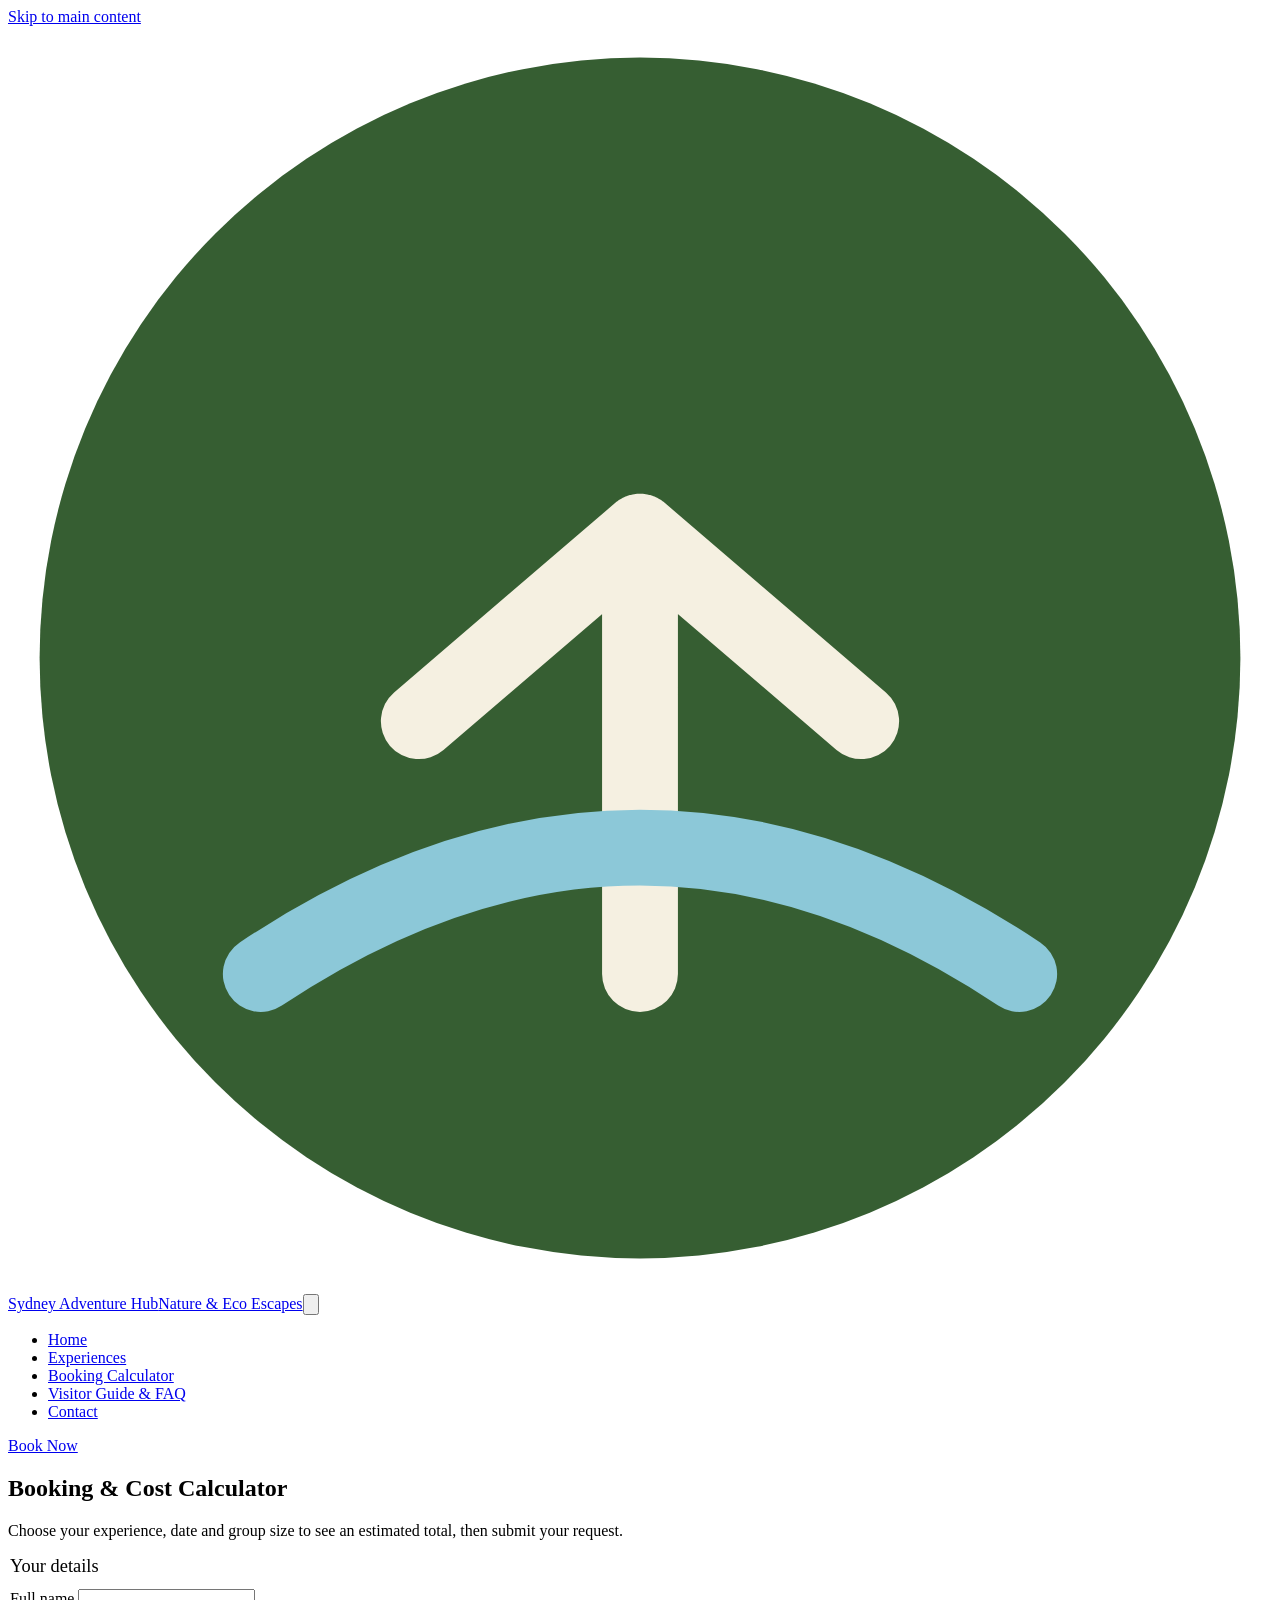
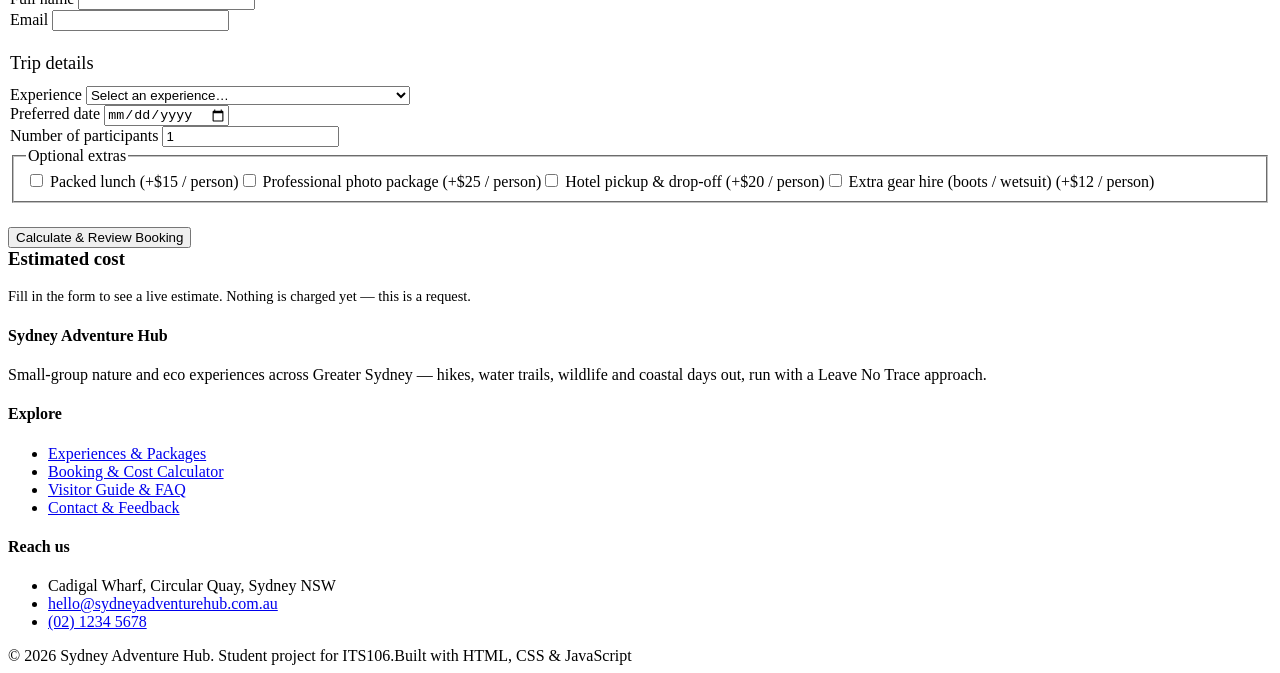
==== booking.html @ d23381c6 "Sydney Adventure Hub - Website" ====
<!DOCTYPE html>
<html lang="en">
<head>
<meta charset="UTF-8">
<meta name="viewport" content="width=device-width, initial-scale=1.0">
<title>Booking &amp; Cost Calculator | Sydney Adventure Hub</title>
<link rel="preconnect" href="https://fonts.googleapis.com">
<link href="https://fonts.googleapis.com/css2?family=Fraunces:wght@400;500;600&family=Work+Sans:wght@400;500;600;700&display=swap" rel="stylesheet">
<link rel="stylesheet" href="css/style.css">
</head>
<body>
<a class="visually-hidden" href="#main">Skip to main content</a>
<header class="site-header" id="site-header"></header>

<main id="main">
  <section class="page-banner">
    <div class="container">
      <h1>Booking &amp; Cost Calculator</h1>
      <p>Choose your experience, date and group size to see an estimated total, then submit your request.</p>
    </div>
  </section>

  <section class="section">
    <div class="container two-col">
      <div class="panel">
        <form id="bookingForm" novalidate>
          <fieldset style="border:none;padding:0;margin-bottom:22px;">
            <legend style="padding:0;font-family:var(--font-display);font-size:1.15rem;">Your details</legend>
            <div class="form-grid" style="margin-top:12px;">
              <div class="field" id="field-customerName">
                <label for="customerName">Full name</label>
                <input type="text" id="customerName" name="customerName" autocomplete="name">
                <span class="error-text" id="error-customerName"></span>
              </div>
              <div class="field" id="field-customerEmail">
                <label for="customerEmail">Email</label>
                <input type="email" id="customerEmail" name="customerEmail" autocomplete="email">
                <span class="error-text" id="error-customerEmail"></span>
              </div>
            </div>
          </fieldset>

          <fieldset style="border:none;padding:0;">
            <legend style="padding:0;font-family:var(--font-display);font-size:1.15rem;">Trip details</legend>
            <div class="form-grid" style="margin-top:12px;">
              <div class="field field--full" id="field-experience">
                <label for="experienceSelect">Experience</label>
                <select id="experienceSelect" name="experience"></select>
                <span class="error-text" id="error-experience"></span>
              </div>
              <div class="field" id="field-tripDate">
                <label for="tripDate">Preferred date</label>
                <input type="date" id="tripDate" name="tripDate">
                <span class="error-text" id="error-tripDate"></span>
              </div>
              <div class="field" id="field-participants">
                <label for="participants">Number of participants</label>
                <input type="number" id="participants" name="participants" min="1" value="1">
                <span class="error-text" id="error-participants"></span>
              </div>
              <div class="field field--full">
                <fieldset>
                  <legend>Optional extras</legend>
                  <div id="extrasList"></div>
                </fieldset>
              </div>
            </div>
          </fieldset>

          <div style="margin-top:24px;">
            <button type="submit" class="btn btn-primary">Calculate &amp; Review Booking</button>
          </div>
        </form>

        <div class="confirm-banner" id="confirmBanner" hidden>
          Thanks &mdash; your booking request has been prepared. Our team will confirm availability by email within 24 hours.
        </div>
      </div>

      <aside class="panel summary-box" id="summaryBox" style="align-self:start;">
        <h3 style="margin-top:0;">Estimated cost</h3>
        <p style="font-size:.9rem;">Fill in the form to see a live estimate. Nothing is charged yet &mdash; this is a request.</p>
        <dl id="summaryList"></dl>
      </aside>
    </div>
  </section>
</main>

<footer class="site-footer" id="site-footer"></footer>

<script src="js/data.js"></script>
<script src="js/components.js"></script>
<script src="js/booking.js"></script>
</body>
</html>
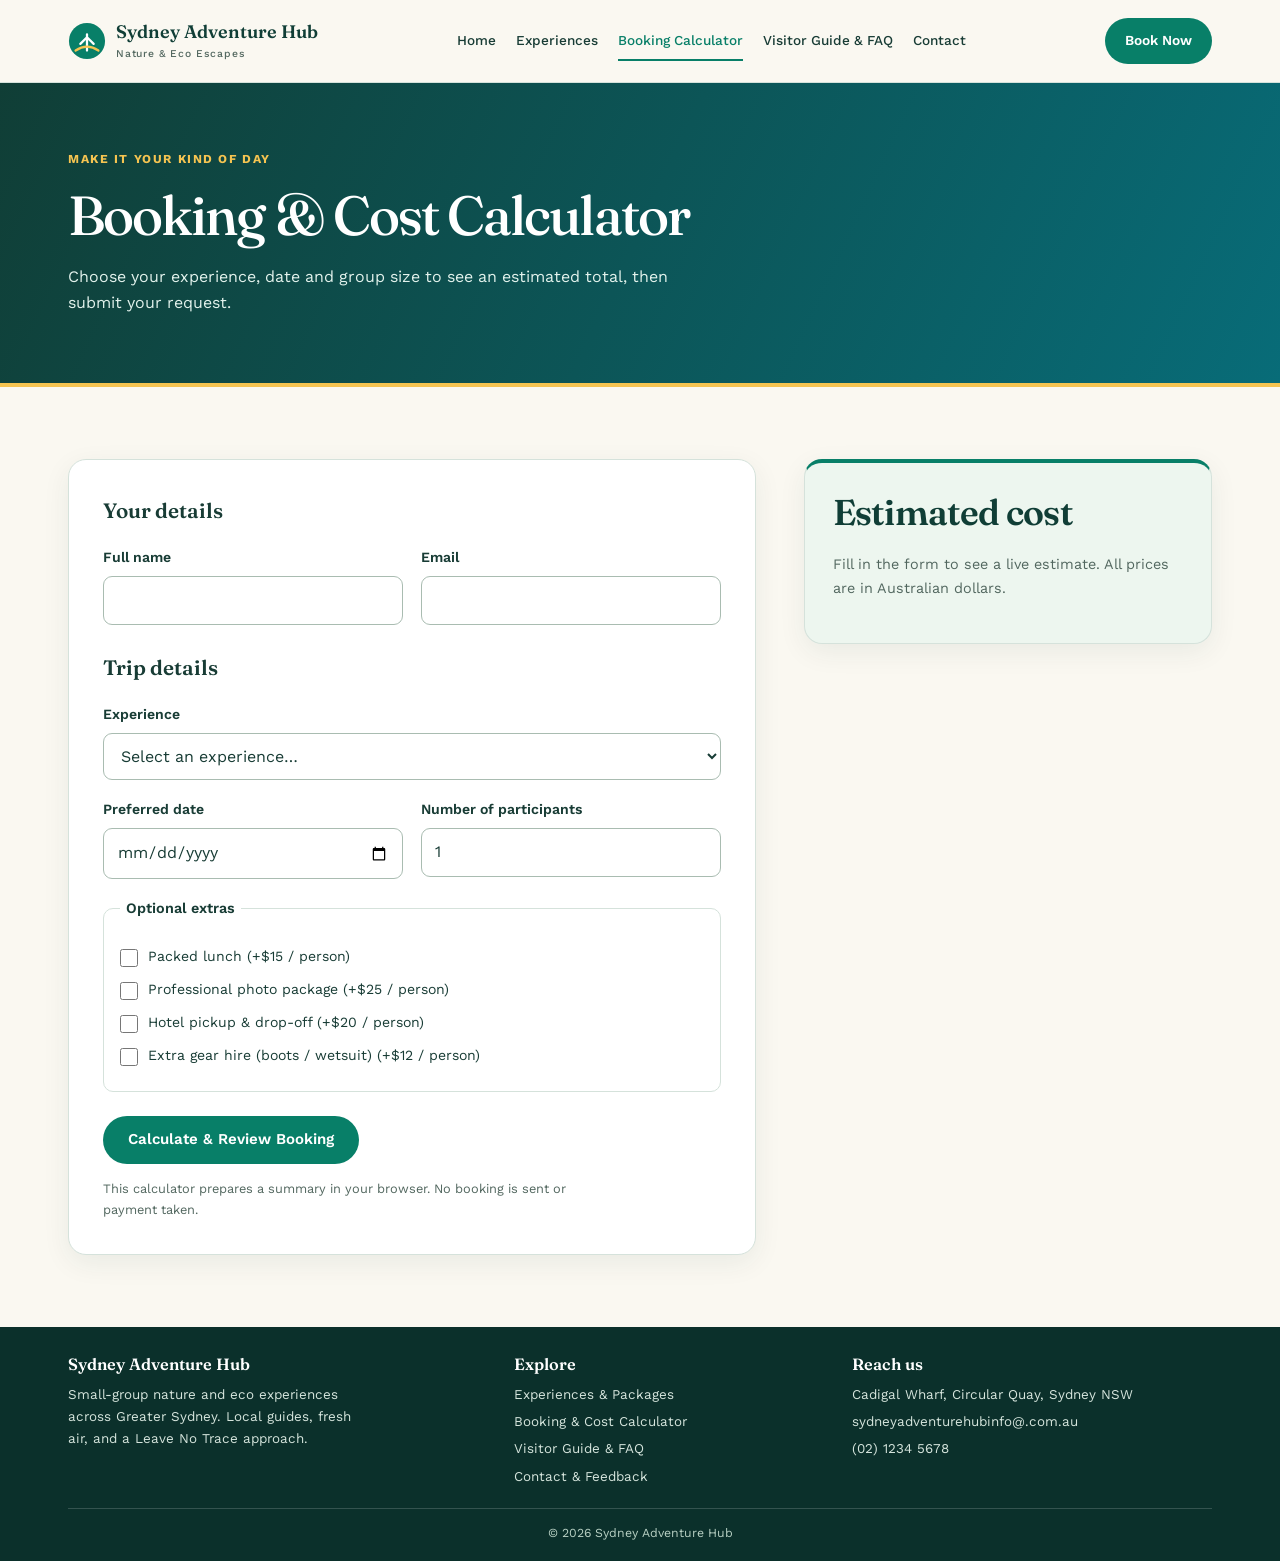
==== commit d355640a: "Add website files and code" ====
--- a/booking.html
+++ b/booking.html
@@ -1,95 +1,149 @@
-<!DOCTYPE html>
+<!doctype html>
 <html lang="en">
-<head>
-<meta charset="UTF-8">
-<meta name="viewport" content="width=device-width, initial-scale=1.0">
-<title>Booking &amp; Cost Calculator | Sydney Adventure Hub</title>
-<link rel="preconnect" href="https://fonts.googleapis.com">
-<link href="https://fonts.googleapis.com/css2?family=Fraunces:wght@400;500;600&family=Work+Sans:wght@400;500;600;700&display=swap" rel="stylesheet">
-<link rel="stylesheet" href="css/style.css">
-</head>
-<body>
-<a class="visually-hidden" href="#main">Skip to main content</a>
-<header class="site-header" id="site-header"></header>
+  <head>
+    <meta charset="UTF-8" />
+    <meta name="viewport" content="width=device-width, initial-scale=1.0" />
+    <title>Booking &amp; Cost Calculator | Sydney Adventure Hub</title>
+    <link rel="preconnect" href="https://fonts.googleapis.com" />
+    <link rel="preconnect" href="https://fonts.gstatic.com" crossorigin />
+    <link
+      href="https://fonts.googleapis.com/css2?family=Fraunces:wght@400;500;600&family=Work+Sans:wght@400;500;600;700&display=swap"
+      rel="stylesheet"
+    />
+    <link rel="stylesheet" href="css/style.css" />
+  </head>
+  <body>
+    <a class="skip-link" href="#main">Skip to main content</a>
+    <header class="site-header" id="site-header"></header>
 
-<main id="main">
-  <section class="page-banner">
-    <div class="container">
-      <h1>Booking &amp; Cost Calculator</h1>
-      <p>Choose your experience, date and group size to see an estimated total, then submit your request.</p>
-    </div>
-  </section>
+    <main id="main" tabindex="-1">
+      <section class="page-banner">
+        <div class="container">
+          <p class="eyebrow">Make it your kind of day</p>
+          <h1>Booking &amp; Cost Calculator</h1>
+          <p>
+            Choose your experience, date and group size to see an estimated
+            total, then submit your request.
+          </p>
+        </div>
+      </section>
 
-  <section class="section">
-    <div class="container two-col">
-      <div class="panel">
-        <form id="bookingForm" novalidate>
-          <fieldset style="border:none;padding:0;margin-bottom:22px;">
-            <legend style="padding:0;font-family:var(--font-display);font-size:1.15rem;">Your details</legend>
-            <div class="form-grid" style="margin-top:12px;">
-              <div class="field" id="field-customerName">
-                <label for="customerName">Full name</label>
-                <input type="text" id="customerName" name="customerName" autocomplete="name">
-                <span class="error-text" id="error-customerName"></span>
+      <section class="section">
+        <div class="container two-col booking-layout">
+          <div class="panel">
+            <form id="bookingForm" novalidate>
+              <fieldset class="form-section">
+                <legend>Your details</legend>
+                <div class="form-grid">
+                  <div class="field" id="field-customerName">
+                    <label for="customerName">Full name</label>
+                    <input
+                      type="text"
+                      id="customerName"
+                      required
+                      aria-describedby="error-customerName"
+                      name="customerName"
+                      autocomplete="name"
+                    />
+                    <span class="error-text" id="error-customerName"></span>
+                  </div>
+                  <div class="field" id="field-customerEmail">
+                    <label for="customerEmail">Email</label>
+                    <input
+                      type="email"
+                      id="customerEmail"
+                      required
+                      aria-describedby="error-customerEmail"
+                      name="customerEmail"
+                      autocomplete="email"
+                    />
+                    <span class="error-text" id="error-customerEmail"></span>
+                  </div>
+                </div>
+              </fieldset>
+
+              <fieldset class="form-section">
+                <legend>Trip details</legend>
+                <div class="form-grid">
+                  <div class="field field--full" id="field-experience">
+                    <label for="experienceSelect">Experience</label>
+                    <select
+                      id="experienceSelect"
+                      required
+                      aria-describedby="error-experience"
+                      name="experience"
+                    ></select>
+                    <span class="error-text" id="error-experience"></span>
+                  </div>
+                  <div class="field" id="field-tripDate">
+                    <label for="tripDate">Preferred date</label>
+                    <input
+                      type="date"
+                      id="tripDate"
+                      required
+                      aria-describedby="error-tripDate"
+                      name="tripDate"
+                    />
+                    <span class="error-text" id="error-tripDate"></span>
+                  </div>
+                  <div class="field" id="field-participants">
+                    <label for="participants">Number of participants</label>
+                    <input
+                      type="number"
+                      id="participants"
+                      required
+                      aria-describedby="error-participants"
+                      name="participants"
+                      min="1"
+                      value="1"
+                    />
+                    <span class="error-text" id="error-participants"></span>
+                  </div>
+                  <div class="field field--full">
+                    <fieldset>
+                      <legend>Optional extras</legend>
+                      <div id="extrasList"></div>
+                    </fieldset>
+                  </div>
+                </div>
+              </fieldset>
+
+              <div class="form-actions">
+                <button type="submit" class="btn btn-primary">
+                  Calculate &amp; Review Booking
+                </button>
               </div>
-              <div class="field" id="field-customerEmail">
-                <label for="customerEmail">Email</label>
-                <input type="email" id="customerEmail" name="customerEmail" autocomplete="email">
-                <span class="error-text" id="error-customerEmail"></span>
-              </div>
+              <p class="form-note">
+                This calculator prepares a summary in your browser. No booking
+                is sent or payment taken.
+              </p>
+            </form>
+
+            <div class="confirm-banner" id="confirmBanner" role="status" hidden>
+              Your booking details are ready to review. To request availability,
+              email
+              <a href="mailto:sydneyadventurehubinfo@.com.au"
+                >sydneyadventurehubinfo@.com.au</a
+              >.
             </div>
-          </fieldset>
+          </div>
 
-          <fieldset style="border:none;padding:0;">
-            <legend style="padding:0;font-family:var(--font-display);font-size:1.15rem;">Trip details</legend>
-            <div class="form-grid" style="margin-top:12px;">
-              <div class="field field--full" id="field-experience">
-                <label for="experienceSelect">Experience</label>
-                <select id="experienceSelect" name="experience"></select>
-                <span class="error-text" id="error-experience"></span>
-              </div>
-              <div class="field" id="field-tripDate">
-                <label for="tripDate">Preferred date</label>
-                <input type="date" id="tripDate" name="tripDate">
-                <span class="error-text" id="error-tripDate"></span>
-              </div>
-              <div class="field" id="field-participants">
-                <label for="participants">Number of participants</label>
-                <input type="number" id="participants" name="participants" min="1" value="1">
-                <span class="error-text" id="error-participants"></span>
-              </div>
-              <div class="field field--full">
-                <fieldset>
-                  <legend>Optional extras</legend>
-                  <div id="extrasList"></div>
-                </fieldset>
-              </div>
-            </div>
-          </fieldset>
+          <aside class="panel summary-box" id="summaryBox">
+            <h2>Estimated cost</h2>
+            <p>
+              Fill in the form to see a live estimate. All prices are in
+              Australian dollars.
+            </p>
+            <dl id="summaryList" aria-live="polite" aria-atomic="true"></dl>
+          </aside>
+        </div>
+      </section>
+    </main>
 
-          <div style="margin-top:24px;">
-            <button type="submit" class="btn btn-primary">Calculate &amp; Review Booking</button>
-          </div>
-        </form>
+    <footer class="site-footer" id="site-footer"></footer>
 
-        <div class="confirm-banner" id="confirmBanner" hidden>
-          Thanks &mdash; your booking request has been prepared. Our team will confirm availability by email within 24 hours.
-        </div>
-      </div>
-
-      <aside class="panel summary-box" id="summaryBox" style="align-self:start;">
-        <h3 style="margin-top:0;">Estimated cost</h3>
-        <p style="font-size:.9rem;">Fill in the form to see a live estimate. Nothing is charged yet &mdash; this is a request.</p>
-        <dl id="summaryList"></dl>
-      </aside>
-    </div>
-  </section>
-</main>
-
-<footer class="site-footer" id="site-footer"></footer>
-
-<script src="js/data.js"></script>
-<script src="js/components.js"></script>
-<script src="js/booking.js"></script>
-</body>
+    <script src="js/data.js"></script>
+    <script src="js/components.js"></script>
+    <script src="js/booking.js"></script>
+  </body>
 </html>
--- a/css/style.css
+++ b/css/style.css
@@ -0,0 +1,284 @@
+:root {
+  --forest: #087f68;
+  --forest-dark: #103e36;
+  --teal: #086c78;
+  --sage-light: #e9f4ec;
+  --cream: #faf8f1;
+  --gold: #f5c451;
+  --ink: #183c35;
+  --muted: #52675f;
+  --white: #fff;
+  --line: #d5e2db;
+  --danger: #b1352c;
+  --font-display: 'Fraunces', Georgia, serif;
+  --font-body: 'Work Sans', 'Segoe UI', sans-serif;
+  --radius-card: 18px;
+  --radius-pill: 999px;
+  --shadow-soft: 0 8px 28px rgba(16, 62, 54, .07);
+  --max-width: 1200px;
+}
+
+*, *::before, *::after { box-sizing: border-box; }
+html { scroll-behavior: smooth; scroll-padding-top: 100px; }
+body {
+  margin: 0;
+  font-family: var(--font-body);
+  color: var(--ink);
+  background: var(--cream);
+  line-height: 1.65;
+  -webkit-font-smoothing: antialiased;
+}
+main { min-height: 55vh; }
+h1, h2, h3, h4 {
+  margin: 0 0 .55em;
+  font-family: var(--font-display);
+  font-weight: 600;
+  line-height: 1.18;
+  color: var(--forest-dark);
+  text-wrap: balance;
+}
+h1 { font-size: clamp(2.1rem, 4.3vw, 3.6rem); font-weight: 500; letter-spacing: -.035em; }
+h2 { font-size: clamp(1.7rem, 2.8vw, 2.4rem); letter-spacing: -.025em; }
+h3 { font-size: 1.3rem; }
+p { margin: 0 0 1em; max-width: 65ch; }
+a { color: var(--forest); text-underline-offset: 4px; transition: color .2s ease; }
+a:hover { color: var(--teal); }
+img { display: block; max-width: 100%; }
+button, input, select, textarea { font: inherit; }
+button, a { -webkit-tap-highlight-color: transparent; }
+button { cursor: pointer; }
+[hidden] { display: none !important; }
+:focus-visible { outline: 3px solid var(--teal); outline-offset: 4px; }
+.container { width: 100%; max-width: var(--max-width); margin-inline: auto; padding-inline: 28px; }
+.section { padding-block: clamp(44px, 6vw, 72px); }
+.section--tight { padding-block: clamp(36px, 4.5vw, 54px); }
+.section--sage { background: var(--sage-light); }
+.section--forest { background: linear-gradient(120deg, #103e36, #086c68); color: var(--white); }
+.section--forest h2, .section--forest h3 { color: var(--white); }
+.section-heading { margin-bottom: 28px; }
+.section-heading p { margin-bottom: 0; color: var(--muted); }
+.section-actions { margin-top: 30px; }
+.eyebrow { margin-bottom: 12px; font-size: .76rem; font-weight: 700; letter-spacing: .13em; text-transform: uppercase; }
+.small-text { font-size: .88rem; color: var(--muted); }
+.skip-link {
+  position: fixed; z-index: 100; top: 10px; left: 16px;
+  padding: 10px 18px; background: var(--white); border-radius: 8px;
+  transform: translateY(-160%); font-weight: 600;
+}
+.skip-link:focus { transform: translateY(0); }
+
+.btn {
+  display: inline-flex; align-items: center; justify-content: center; gap: 8px;
+  min-height: 46px; padding: 11px 23px; border: 2px solid transparent;
+  border-radius: var(--radius-pill); font-size: .94rem; font-weight: 600;
+  text-align: center; text-decoration: none; line-height: 1.4;
+  transition: transform .2s ease, background .2s ease, border-color .2s ease, color .2s ease, box-shadow .2s ease;
+}
+.btn-primary { background: var(--forest); color: var(--white); }
+.btn-primary:hover { background: var(--forest-dark); color: var(--white); box-shadow: 0 6px 16px rgba(16, 62, 54, .16); }
+.btn-outline { background: transparent; border-color: var(--forest); color: var(--forest); }
+.btn-outline:hover { background: var(--forest); color: var(--white); }
+.btn-light { background: var(--gold); color: var(--forest-dark); }
+.btn-light:hover { background: #ffda7b; color: var(--forest-dark); }
+.btn-ghost { border-color: rgba(255, 255, 255, .7); color: var(--white); }
+.btn-ghost:hover { background: var(--white); color: var(--forest-dark); }
+
+.site-header {
+  position: sticky; top: 0; z-index: 50;
+  background: rgba(250, 248, 241, .97); backdrop-filter: blur(12px);
+  border-bottom: 1px solid var(--line);
+}
+.nav { display: flex; align-items: center; justify-content: space-between; gap: 24px; min-height: 82px; padding-block: 14px; }
+.brand { display: flex; align-items: center; gap: 10px; text-decoration: none; color: var(--forest-dark); flex-shrink: 0; }
+.brand__mark { width: 38px; height: 38px; flex: none; }
+.brand__text { font-family: var(--font-display); font-size: 1.13rem; font-weight: 600; line-height: 1.15; }
+.brand__text span { display: block; margin-top: 5px; font-family: var(--font-body); font-size: .65rem; font-weight: 500; letter-spacing: .08em; color: var(--muted); }
+.nav__links { display: flex; align-items: center; gap: 20px; margin: 0; padding: 0; list-style: none; }
+.nav__links a { display: block; padding-block: 8px; border-bottom: 2px solid transparent; color: var(--ink); font-weight: 500; font-size: .85rem; text-decoration: none; }
+.nav__links a:hover, .nav__links a[aria-current="page"] { color: var(--forest); border-bottom-color: var(--forest); }
+.nav__cta { flex: none; }
+.nav__cta .btn { padding-inline: 18px; font-size: .86rem; }
+.nav__toggle { display: none; align-items: center; justify-content: center; flex: none; width: 44px; height: 44px; padding: 8px; border: 1px solid var(--line); border-radius: 10px; background: transparent; color: var(--forest-dark); }
+.nav__toggle svg { width: 24px; height: 24px; }
+.nav__backdrop { display: none; }
+
+.hero { position: relative; isolation: isolate; background: var(--forest-dark); color: var(--white); }
+.hero__slide { display: none; position: relative; background-size: cover; background-position: center; }
+.hero__slide.is-active { display: block; animation: hero-in .65s ease both; }
+.hero__slide--1 { background-image: linear-gradient(90deg, rgba(9, 40, 34, .9), rgba(9, 40, 34, .5) 62%, rgba(9, 40, 34, .2)), url('../img/coastal-walk.jpg'); }
+.hero__slide--2 { background-image: linear-gradient(90deg, rgba(9, 40, 44, .9), rgba(9, 40, 44, .5) 62%, rgba(9, 40, 44, .2)), url('../img/harbour-kayak.jpg'); }
+.hero__slide--3 { background-image: linear-gradient(90deg, rgba(9, 40, 34, .9), rgba(9, 40, 34, .5) 62%, rgba(9, 40, 34, .2)), url('../img/blue-mountains-hike.jpg'); }
+.hero__content { display: flex; flex-direction: column; justify-content: center; align-items: flex-start; min-height: 580px; padding-block: 76px 120px; }
+.hero__eyebrow { display: inline-block; margin-bottom: 22px; padding: 7px 14px; background: var(--gold); color: var(--forest-dark); border-radius: var(--radius-pill); font-size: .76rem; letter-spacing: .09em; font-weight: 700; text-transform: uppercase; }
+.hero h1, .hero__title { max-width: 17ch; margin-bottom: 20px; color: var(--white); font-size: clamp(2.4rem, 4.7vw, 4.1rem); font-weight: 500; line-height: 1.1; letter-spacing: -.035em; }
+.hero__content > p:not(.hero__eyebrow) { max-width: 50ch; color: #ecf5ef; font-size: 1.05rem; }
+.hero__actions { display: flex; flex-wrap: wrap; gap: 12px; margin-top: 12px; }
+.hero__controls { position: absolute; bottom: 26px; left: 0; right: 0; display: flex; align-items: center; gap: 8px; }
+.hero__arrow, .hero__pause { display: inline-flex; justify-content: center; align-items: center; min-width: 44px; min-height: 44px; padding: 8px; border: 1px solid rgba(255, 255, 255, .6); border-radius: var(--radius-pill); background: rgba(9, 40, 34, .6); color: var(--white); transition: background .2s ease; }
+.hero__arrow:hover, .hero__pause:hover { background: var(--forest); }
+.hero__pause { margin-left: 8px; padding-inline: 16px; font-size: .8rem; }
+.hero__dots { display: flex; gap: 0; }
+.hero__dots button { display: grid; place-items: center; width: 36px; height: 44px; padding: 0; border: 0; background: transparent; }
+.hero__dots button::after { content: ''; width: 9px; height: 9px; border-radius: 50%; border: 1px solid var(--white); background: transparent; transition: background .2s ease, transform .2s ease; }
+.hero__dots button.is-active::after { background: var(--gold); border-color: var(--gold); transform: scale(1.25); }
+.hero :focus-visible, .section--forest :focus-visible, .site-footer :focus-visible, .page-banner :focus-visible { outline-color: var(--gold); }
+@keyframes hero-in { from { opacity: .55; } to { opacity: 1; } }
+
+.grid { display: grid; gap: 24px; }
+.grid--3 { grid-template-columns: repeat(3, minmax(0, 1fr)); }
+.card { display: flex; flex-direction: column; overflow: hidden; background: var(--white); border: 1px solid var(--line); border-radius: var(--radius-card); box-shadow: var(--shadow-soft); transition: transform .25s ease, box-shadow .25s ease; }
+.card__media { overflow: hidden; aspect-ratio: 16 / 10; background: var(--sage-light); }
+.card__media img { width: 100%; height: 100%; object-fit: cover; transition: transform .45s ease; }
+.card__body { display: flex; flex-direction: column; align-items: flex-start; gap: 12px; flex: 1; padding: 24px; }
+.card__body h3, .card__body p { margin: 0; }
+.card__body p { color: var(--muted); font-size: .94rem; }
+.card__category { padding: 4px 11px; border-radius: var(--radius-pill); background: var(--sage-light); color: var(--forest-dark); font-size: .7rem; font-weight: 700; letter-spacing: .04em; }
+.card__meta { display: flex; flex-direction: column; gap: 4px; color: var(--muted); font-size: .79rem; }
+.card__foot { display: flex; flex-wrap: wrap; justify-content: space-between; align-items: center; gap: 12px; width: 100%; margin-top: auto; padding-top: 18px; border-top: 1px solid var(--line); }
+.card__price { font-family: var(--font-display); font-size: 1.6rem; font-weight: 600; color: var(--forest-dark); }
+.card__price small { font-family: var(--font-body); font-size: .76rem; font-weight: 400; color: var(--muted); }
+.card__foot .btn { padding: 9px 20px; }
+
+.two-col { display: grid; grid-template-columns: minmax(0, 1.1fr) minmax(0, .9fr); align-items: start; gap: clamp(24px, 4vw, 48px); }
+.two-col > * { min-width: 0; }
+.intro-layout { align-items: center; }
+.info-list { display: flex; flex-direction: column; gap: 22px; margin: 0; padding: 0; list-style: none; }
+.info-list li { display: flex; align-items: flex-start; gap: 14px; }
+.info-list li > div { min-width: 0; }
+.info-list svg { flex: none; width: 24px; height: 24px; margin-top: 3px; color: var(--forest); }
+.info-list a { overflow-wrap: anywhere; }
+.info-list strong { display: inline-block; margin-bottom: 3px; color: var(--forest-dark); }
+.panel { padding: clamp(22px, 3vw, 34px); background: var(--white); border: 1px solid var(--line); border-radius: var(--radius-card); box-shadow: var(--shadow-soft); }
+.why-section { padding-block: clamp(44px, 6vw, 68px); }
+.why-section .two-col { align-items: center; }
+.why-section .eyebrow { color: var(--gold); }
+.why-section p:not(.eyebrow) { color: #e1f0e9; }
+.why-section .tag-row { margin-bottom: 0; }
+.value-tag { padding: 7px 12px; border: 1px solid rgba(255, 255, 255, .3); border-radius: var(--radius-pill); color: var(--white); font-size: .8rem; }
+.trip-cta { padding: clamp(24px, 3.5vw, 40px); background: rgba(255, 255, 255, .08); border-color: rgba(255, 255, 255, .25); box-shadow: none; }
+.trip-cta h3 { font-size: clamp(1.5rem, 2.4vw, 2rem); }
+.trip-cta .btn { margin-top: 8px; }
+
+.page-banner { padding-block: clamp(42px, 5.5vw, 66px); background: linear-gradient(115deg, #103e36, #086c78); color: var(--white); border-bottom: 4px solid var(--gold); }
+.page-banner h1 { max-width: 26ch; margin-bottom: 16px; color: var(--white); }
+.page-banner p { max-width: 64ch; margin-bottom: 0; color: #e2f2ec; }
+.page-banner .eyebrow { margin-bottom: 14px; color: var(--gold); }
+.tag-row { display: flex; flex-wrap: wrap; gap: 10px; margin-block: 20px; }
+.chip { min-height: 44px; padding: 8px 17px; border: 1px solid #9bbbab; border-radius: var(--radius-pill); background: var(--white); color: var(--forest-dark); font-size: .87rem; font-weight: 600; transition: background .2s ease, color .2s ease, border-color .2s ease; }
+.chip:hover { background: var(--sage-light); border-color: var(--forest); }
+.chip.is-active { background: var(--forest); color: var(--white); border-color: var(--forest); }
+.search-row { display: flex; flex-wrap: wrap; gap: 14px; }
+.search-row input[type="search"] { flex: 1 1 280px; min-width: 0; }
+.search-row select { flex: 0 1 260px; width: auto; }
+.result-count { margin-block: 22px; font-size: .88rem; color: var(--muted); }
+.empty-state { padding: 42px 24px; border: 1px dashed var(--line); border-radius: var(--radius-card); background: var(--white); text-align: center; color: var(--muted); }
+.empty-state p { margin: 0 auto; }
+
+.form-grid { display: grid; grid-template-columns: repeat(2, minmax(0, 1fr)); gap: 18px; }
+.form-section { min-width: 0; margin: 0; padding: 0; border: 0; }
+.form-section + .form-section { margin-top: 26px; }
+.form-section > legend { padding: 0; font-family: var(--font-display); font-size: 1.3rem; }
+.form-section > .form-grid { margin-top: 18px; }
+.field { display: flex; flex-direction: column; gap: 7px; min-width: 0; }
+.field--full { grid-column: 1 / -1; }
+label { font-size: .88rem; font-weight: 600; }
+input:not([type="checkbox"]), select, textarea { min-width: 0; width: 100%; padding: 12px 13px; border: 1px solid #a9bcb1; border-radius: 9px; background: var(--white); color: var(--ink); font-size: 1rem; line-height: 1.4; transition: border-color .2s ease, box-shadow .2s ease; }
+input:focus, select:focus, textarea:focus { border-color: var(--forest); box-shadow: 0 0 0 3px rgba(8, 127, 104, .1); }
+textarea { resize: vertical; min-height: 140px; }
+.error-text { color: var(--danger); font-size: .82rem; }
+.error-text:empty { display: none; }
+.field.has-error input, .field.has-error select, .field.has-error textarea { border-color: var(--danger); }
+fieldset { min-width: 0; margin: 0; padding: 14px 16px; border: 1px solid var(--line); border-radius: 10px; }
+legend { padding-inline: 6px; font-size: .9rem; font-weight: 600; }
+.checkbox-row { display: flex; align-items: flex-start; gap: 10px; margin-block: 10px; font-size: .88rem; font-weight: 400; }
+.checkbox-row input { flex: none; width: 18px; height: 18px; margin: 4px 0 0; accent-color: var(--forest); }
+.form-actions { margin-top: 24px; }
+.form-note { margin-top: 14px; margin-bottom: 0; font-size: .8rem; color: var(--muted); }
+.booking-layout { grid-template-columns: minmax(0, 1.35fr) minmax(0, .8fr); }
+.summary-box { position: sticky; top: 106px; margin: 0; padding: 28px; background: #edf6ef; border-top: 4px solid var(--forest); }
+.summary-box > p { font-size: .9rem; color: var(--muted); }
+.summary-box dl { display: grid; grid-template-columns: minmax(0, 1fr) minmax(0, 1.15fr); gap: 14px 18px; margin: 0; font-size: .88rem; }
+.summary-box dt { color: var(--muted); }
+.summary-box dd { margin: 0; font-weight: 600; text-align: right; overflow-wrap: anywhere; }
+.summary-box dt.total-row, .summary-box dd.total-row { padding-top: 18px; border-top: 1px solid #b6d2c3; color: var(--forest-dark); font-size: 1.1rem; font-weight: 700; }
+.confirm-banner { margin-top: 20px; padding: 16px 18px; border: 1px solid #8db9a1; border-radius: 10px; background: #edf7ef; color: var(--forest-dark); font-size: .92rem; }
+
+.accordion { display: flex; flex-direction: column; gap: 12px; }
+.accordion-item { overflow: hidden; background: var(--white); border: 1px solid var(--line); border-radius: 12px; }
+.accordion-item h3 { margin: 0; }
+.accordion-trigger { display: flex; align-items: center; justify-content: space-between; gap: 18px; width: 100%; padding: 20px; border: 0; background: transparent; color: var(--forest-dark); text-align: left; font-family: var(--font-body); font-size: .96rem; font-weight: 600; line-height: 1.5; transition: background .2s ease; }
+.accordion-trigger:hover, .accordion-trigger[aria-expanded="true"] { background: var(--sage-light); }
+.accordion-trigger:focus-visible { outline-offset: -4px; }
+.accordion-trigger .plus { flex: none; color: var(--forest); font-size: 1.45rem; transition: transform .2s ease; }
+.accordion-trigger[aria-expanded="true"] .plus { transform: rotate(45deg); }
+.accordion-panel { padding: 18px 20px 20px; font-size: .92rem; color: var(--muted); }
+.accordion-panel p { margin: 0; }
+.service-heading { margin-top: 32px; }
+.map-panel { overflow: hidden; padding: 0; background: var(--sage-light); }
+.map-panel iframe { display: block; width: 100%; border: 0; }
+.map-caption { margin-top: 12px; }
+
+.site-footer { padding-block: 28px 18px; background: #0b302b; color: #d6e5dd; font-size: .84rem; }
+.footer__grid { display: grid; grid-template-columns: minmax(0, 1.15fr) minmax(0, .85fr) minmax(0, 1fr); gap: 32px; }
+.site-footer h2 { margin-bottom: 10px; color: var(--white); font-size: 1.02rem; letter-spacing: 0; }
+.site-footer p { max-width: 37ch; margin: 0; }
+.site-footer a { color: #d6e5dd; text-decoration: none; overflow-wrap: anywhere; }
+.site-footer a:hover { color: var(--gold); text-decoration: underline; }
+.site-footer ul { display: flex; flex-direction: column; gap: 5px; margin: 0; padding: 0; list-style: none; }
+.footer__bottom { margin-top: 20px; }
+.footer__bottom p { text-align: center; max-width: none; padding-top: 14px; border-top: 1px solid rgba(255, 255, 255, .17); color: #b9d1c4; font-size: .77rem; }
+
+@media (hover: hover) {
+  .btn:hover { transform: translateY(-2px); }
+  .card:hover { transform: translateY(-5px); box-shadow: 0 16px 32px rgba(16, 62, 54, .12); }
+  .card:hover .card__media img { transform: scale(1.04); }
+}
+@media (max-width: 1100px) {
+  .nav { gap: 16px; }
+  .nav__cta { display: none; }
+  .nav__links { gap: 18px; }
+}
+@media (max-width: 900px) {
+  .grid--3 { grid-template-columns: repeat(2, minmax(0, 1fr)); }
+  .two-col { grid-template-columns: minmax(0, 1fr); gap: 32px; }
+  .summary-box { position: static; }
+  .footer__grid { grid-template-columns: repeat(2, minmax(0, 1fr)); gap: 24px; }
+  .footer__about { grid-column: 1 / -1; }
+  .site-footer .footer__about p { max-width: 65ch; }
+}
+@media (max-width: 820px) {
+  html { scroll-padding-top: 86px; }
+  .nav { min-height: 74px; }
+  .nav__toggle { display: inline-flex; }
+  .nav__links { display: none; position: absolute; top: 100%; left: 0; right: 0; flex-direction: column; align-items: stretch; gap: 0; padding: 10px 24px 16px; background: var(--cream); border-bottom: 1px solid var(--line); box-shadow: 0 12px 20px rgba(16, 62, 54, .1); }
+  .nav__links.is-open { display: flex; }
+  .nav__links a { padding: 12px 8px; font-size: .97rem; }
+  .nav__backdrop.is-open { display: block; position: fixed; inset: 0; z-index: 40; background: rgba(9, 36, 31, .45); }
+}
+@media (max-width: 620px) {
+  .container { padding-inline: 20px; }
+  .grid--3, .form-grid { grid-template-columns: minmax(0, 1fr); }
+  .brand__text { font-size: 1rem; }
+  .brand__text span { font-size: .6rem; }
+  .brand__mark { width: 32px; height: 32px; }
+  .hero__content { min-height: 630px; padding-block: 52px 110px; }
+  .hero h1, .hero__title { font-size: clamp(2.3rem, 8.6vw, 3.2rem); }
+  .hero__content > p:not(.hero__eyebrow) { font-size: 1rem; }
+  .hero__eyebrow { font-size: .66rem; }
+  .hero__actions { gap: 10px; }
+  .hero__actions .btn { padding-inline: 18px; }
+  .hero__controls { bottom: 24px; gap: 4px; }
+  .hero__pause { margin-left: auto; }
+  .search-row select { flex-basis: 100%; width: 100%; }
+  .panel, .summary-box { padding: 24px 20px; }
+  .trip-cta { padding: 28px 24px; }
+  .site-footer { padding-block: 26px 16px; }
+  .footer__grid { grid-template-columns: minmax(0, 1fr); gap: 22px; }
+  .footer__about { grid-column: auto; }
+  .site-footer a { display: inline-block; padding-block: 3px; }
+  .footer__bottom { margin-top: 18px; }
+}
+@media (prefers-reduced-motion: reduce) {
+  html { scroll-behavior: auto; }
+  *, *::before, *::after { animation: none !important; transition: none !important; }
+}
